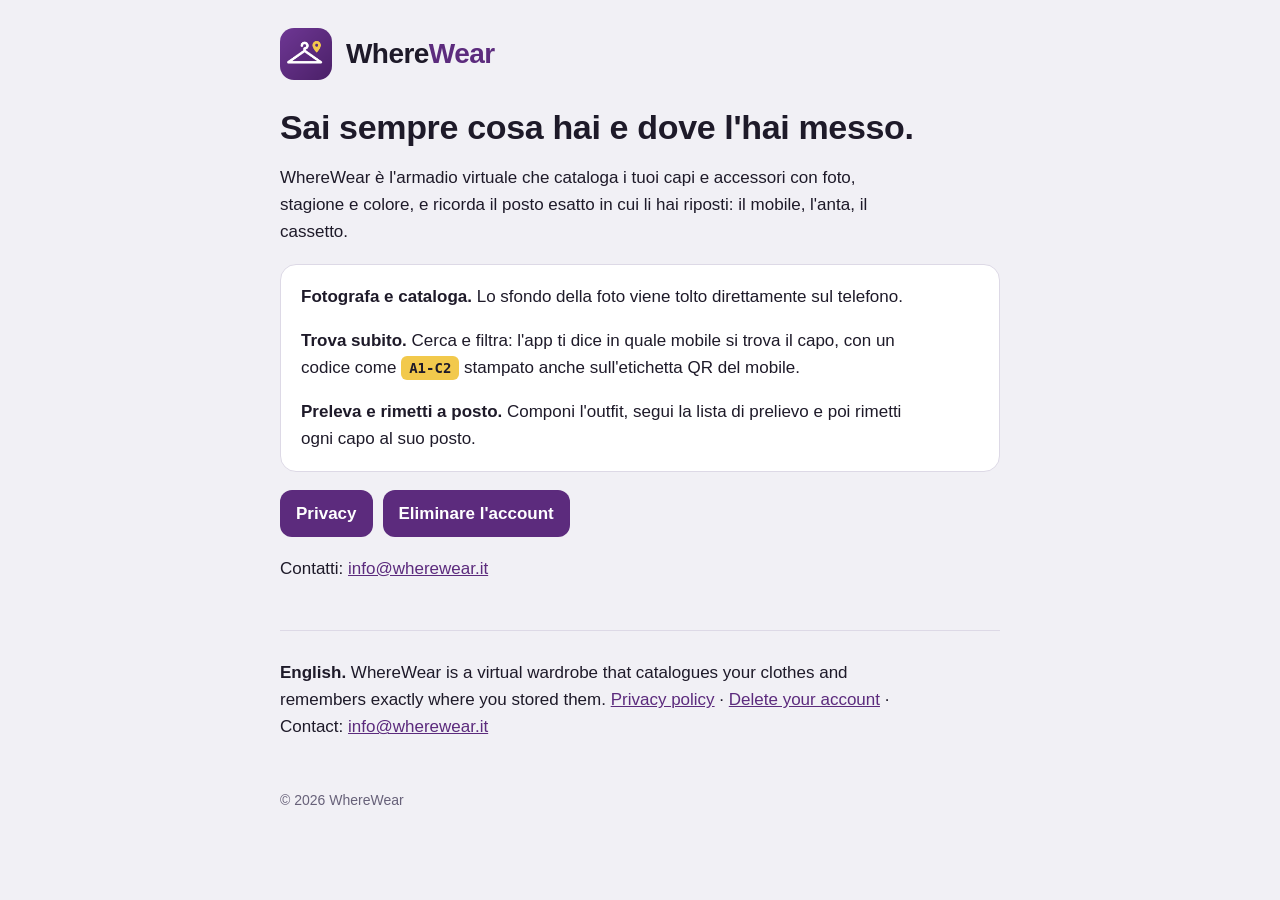
==== index.html @ decac0da "Website: home, privacy policy, account deletion page (it/en) Static pages for wherewear.it, publishe" ====
<!doctype html>
<html lang="it">
<head>
  <meta charset="utf-8">
  <meta name="viewport" content="width=device-width, initial-scale=1">
  <title>WhereWear</title>
  <meta name="description" content="WhereWear: il tuo armadio virtuale. Sai sempre cosa hai e dove l'hai messo.">
  <link rel="icon" href="favicon.png">
  <link rel="stylesheet" href="style.css">
</head>
<body>
<main>
  <header>
    <img src="favicon.png" alt="">
    <a class="brand" href="./">Where<span>Wear</span></a>
  </header>

  <h1>Sai sempre cosa hai e dove l'hai messo.</h1>
  <p>WhereWear è l'armadio virtuale che cataloga i tuoi capi e accessori con foto, stagione e colore, e ricorda il posto esatto in cui li hai riposti: il mobile, l'anta, il cassetto.</p>

  <div class="card">
    <p><strong>Fotografa e cataloga.</strong> Lo sfondo della foto viene tolto direttamente sul telefono.</p>
    <p><strong>Trova subito.</strong> Cerca e filtra: l'app ti dice in quale mobile si trova il capo, con un codice come <span class="tag">A1-C2</span> stampato anche sull'etichetta QR del mobile.</p>
    <p><strong>Preleva e rimetti a posto.</strong> Componi l'outfit, segui la lista di prelievo e poi rimetti ogni capo al suo posto.</p>
  </div>

  <nav class="links">
    <a href="privacy.html">Privacy</a>
    <a href="eliminazione-account.html">Eliminare l'account</a>
  </nav>

  <p>Contatti: <a href="mailto:info@wherewear.it">info@wherewear.it</a></p>

  <hr>
  <p lang="en"><strong>English.</strong> WhereWear is a virtual wardrobe that catalogues your clothes and remembers exactly where you stored them. <a href="privacy.html#en">Privacy policy</a> · <a href="eliminazione-account.html#en">Delete your account</a> · Contact: <a href="mailto:info@wherewear.it">info@wherewear.it</a></p>

  <footer>© 2026 WhereWear</footer>
</main>
</body>
</html>
---- style.css ----
:root {
  --paper: #F1F0F5; --surface: #FFFFFF; --ink: #1E1A29; --muted: #676179; --line: #DDD9E6;
  --accent: #5C2B7D; --label: #F2C94C; --label-ink: #1E1A29;
}
@media (prefers-color-scheme: dark) {
  :root { --paper: #14121A; --surface: #1E1B27; --ink: #EEEAF6; --muted: #A39DB8; --line: #342F44; --accent: #B98EDB; }
}
* { box-sizing: border-box; }
html { color-scheme: light dark; }
body {
  margin: 0; background: var(--paper); color: var(--ink);
  font-family: "Figtree", -apple-system, "Segoe UI", Roboto, Helvetica, Arial, sans-serif;
  font-size: 17px; line-height: 1.6; padding-inline: 18px; padding-block: 28px 56px;
}
main { max-width: 720px; margin: 0 auto; }
header { display: flex; align-items: center; gap: 14px; margin-bottom: 28px; }
header img { width: 52px; height: 52px; border-radius: 14px; }
.brand { font-family: "Bricolage Grotesque", "Segoe UI", sans-serif; font-weight: 800; font-size: 28px; letter-spacing: -0.02em; text-decoration: none; color: var(--ink); }
.brand span { color: var(--accent); }
h1 { font-family: "Bricolage Grotesque", "Segoe UI", sans-serif; font-size: 34px; line-height: 1.15; letter-spacing: -0.01em; margin: 0 0 8px; text-wrap: balance; }
h2 { font-family: "Bricolage Grotesque", "Segoe UI", sans-serif; font-size: 22px; margin: 36px 0 8px; }
h3 { font-size: 17px; margin: 22px 0 4px; }
p, li { max-width: 65ch; }
a { color: var(--accent); }
.muted { color: var(--muted); font-size: 15px; }
.card { background: var(--surface); border: 1px solid var(--line); border-radius: 16px; padding: 18px 20px; margin: 18px 0; }
.tag { display: inline-block; font-family: ui-monospace, Menlo, Consolas, monospace; font-weight: 600; font-size: 14px; background: var(--label); color: var(--label-ink); border-radius: 6px; padding: 1px 8px; }
.lang { display: flex; gap: 8px; margin: 0 0 24px; }
.lang a { text-decoration: none; border: 1px solid var(--line); border-radius: 999px; padding: 4px 12px; font-size: 14px; font-weight: 600; color: var(--ink); background: var(--surface); }
nav.links { display: flex; flex-wrap: wrap; gap: 10px; margin: 18px 0; }
nav.links a { text-decoration: none; background: var(--accent); color: #fff; padding: 10px 16px; border-radius: 12px; font-weight: 600; }
@media (prefers-color-scheme: dark) { nav.links a { color: #1A1323; } }
hr { border: 0; border-top: 1px solid var(--line); margin: 48px 0 28px; }
footer { margin-top: 48px; color: var(--muted); font-size: 14px; }
table { border-collapse: collapse; width: 100%; font-size: 15px; }
th, td { text-align: left; vertical-align: top; padding: 8px 10px; border-bottom: 1px solid var(--line); }
.table-wrap { overflow-x: auto; }
.card ul, .card ol { margin: 0; padding-left: 20px; }
.card p:first-child { margin-top: 0; }
.card p:last-child { margin-bottom: 0; }
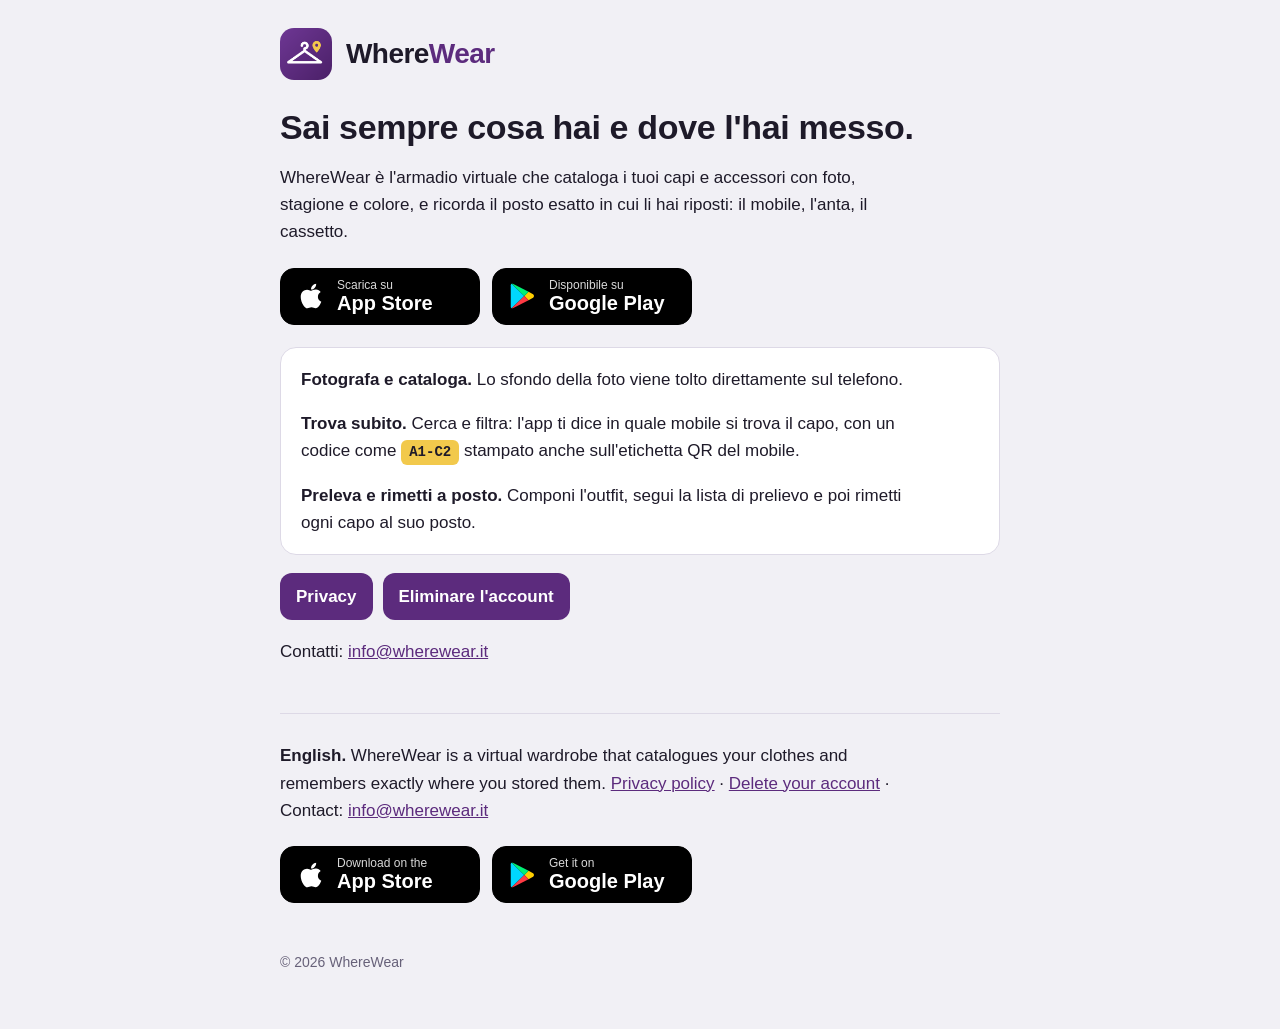
==== commit 94c49874: "Site: App Store and Google Play buttons; reels captions for both stores Co-Authored-By: Claude Opus " ====
--- a/index.html
+++ b/index.html
@@ -18,6 +18,11 @@
   <h1>Sai sempre cosa hai e dove l'hai messo.</h1>
   <p>WhereWear è l'armadio virtuale che cataloga i tuoi capi e accessori con foto, stagione e colore, e ricorda il posto esatto in cui li hai riposti: il mobile, l'anta, il cassetto.</p>
 
+  <div class="stores">
+    <a class="store" href="https://apps.apple.com/it/app/wherewear-armadio-virtuale/id6830133589"><svg viewBox="0 0 384 512" aria-hidden="true"><path fill="currentColor" d="M318.7 268.7c-.2-36.7 16.4-64.4 50-84.8-18.8-26.9-47.2-41.7-84.7-44.6-35.5-2.8-74.3 20.7-88.5 20.7-15 0-49.4-19.7-76.4-19.7C63.3 141.2 4 184.8 4 273.5q0 39.3 14.4 81.2c12.8 36.7 59 126.7 107.2 125.2 25.2-.6 43-17.9 75.8-17.9 31.8 0 48.3 17.9 76.4 17.9 48.6-.7 90.4-82.5 102.6-119.3-65.2-30.7-61.7-90-61.7-91.9zm-56.6-164.2c27.3-32.4 24.8-61.9 24-72.5-24.1 1.4-52 16.4-67.9 34.9-17.5 19.8-27.8 44.3-25.6 71.9 26.1 2 49.9-11.4 69.5-34.3z"/></svg><span><small>Scarica su</small>App Store</span></a>
+    <a class="store" href="https://play.google.com/store/apps/details?id=app.wherewear"><svg viewBox="0 0 512 512" aria-hidden="true"><path fill="#00D7FE" d="M48 32 280 256 48 480c-9-5-16-15-16-28V60c0-13 7-23 16-28z"/><path fill="#FFCE00" d="m358 178 82 47c22 13 22 49 0 62l-82 47-78-78z"/><path fill="#FF3A44" d="M280 256 48 480c6 3 14 3 22-1l288-145z"/><path fill="#00F076" d="M48 32c6-3 14-3 22 1l288 145-78 78z"/></svg><span><small>Disponibile su</small>Google Play</span></a>
+  </div>
+
   <div class="card">
     <p><strong>Fotografa e cataloga.</strong> Lo sfondo della foto viene tolto direttamente sul telefono.</p>
     <p><strong>Trova subito.</strong> Cerca e filtra: l'app ti dice in quale mobile si trova il capo, con un codice come <span class="tag">A1-C2</span> stampato anche sull'etichetta QR del mobile.</p>
@@ -34,6 +39,11 @@
   <hr>
   <p lang="en"><strong>English.</strong> WhereWear is a virtual wardrobe that catalogues your clothes and remembers exactly where you stored them. <a href="privacy.html#en">Privacy policy</a> · <a href="eliminazione-account.html#en">Delete your account</a> · Contact: <a href="mailto:info@wherewear.it">info@wherewear.it</a></p>
 
+  <div class="stores">
+    <a class="store" href="https://apps.apple.com/it/app/wherewear-armadio-virtuale/id6830133589"><svg viewBox="0 0 384 512" aria-hidden="true"><path fill="currentColor" d="M318.7 268.7c-.2-36.7 16.4-64.4 50-84.8-18.8-26.9-47.2-41.7-84.7-44.6-35.5-2.8-74.3 20.7-88.5 20.7-15 0-49.4-19.7-76.4-19.7C63.3 141.2 4 184.8 4 273.5q0 39.3 14.4 81.2c12.8 36.7 59 126.7 107.2 125.2 25.2-.6 43-17.9 75.8-17.9 31.8 0 48.3 17.9 76.4 17.9 48.6-.7 90.4-82.5 102.6-119.3-65.2-30.7-61.7-90-61.7-91.9zm-56.6-164.2c27.3-32.4 24.8-61.9 24-72.5-24.1 1.4-52 16.4-67.9 34.9-17.5 19.8-27.8 44.3-25.6 71.9 26.1 2 49.9-11.4 69.5-34.3z"/></svg><span><small>Download on the</small>App Store</span></a>
+    <a class="store" href="https://play.google.com/store/apps/details?id=app.wherewear"><svg viewBox="0 0 512 512" aria-hidden="true"><path fill="#00D7FE" d="M48 32 280 256 48 480c-9-5-16-15-16-28V60c0-13 7-23 16-28z"/><path fill="#FFCE00" d="m358 178 82 47c22 13 22 49 0 62l-82 47-78-78z"/><path fill="#FF3A44" d="M280 256 48 480c6 3 14 3 22-1l288-145z"/><path fill="#00F076" d="M48 32c6-3 14-3 22 1l288 145-78 78z"/></svg><span><small>Get it on</small>Google Play</span></a>
+  </div>
+
   <footer>© 2026 WhereWear</footer>
 </main>
 </body>
--- a/style.css
+++ b/style.css
@@ -38,3 +38,8 @@
 .card ul, .card ol { margin: 0; padding-left: 20px; }
 .card p:first-child { margin-top: 0; }
 .card p:last-child { margin-bottom: 0; }
+.stores { display: flex; flex-wrap: wrap; gap: 12px; margin: 22px 0; }
+.store { display: inline-flex; align-items: center; gap: 12px; min-width: 200px; padding: 10px 20px 10px 16px; border-radius: 14px; background: #000; color: #fff; text-decoration: none; font-weight: 700; font-size: 20px; line-height: 1.1; border: 1px solid #000; }
+.store svg { width: 28px; height: 28px; flex: none; }
+.store small { display: block; font-weight: 500; font-size: 12px; opacity: 0.85; }
+@media (prefers-color-scheme: dark) { .store { border-color: var(--line); } }
